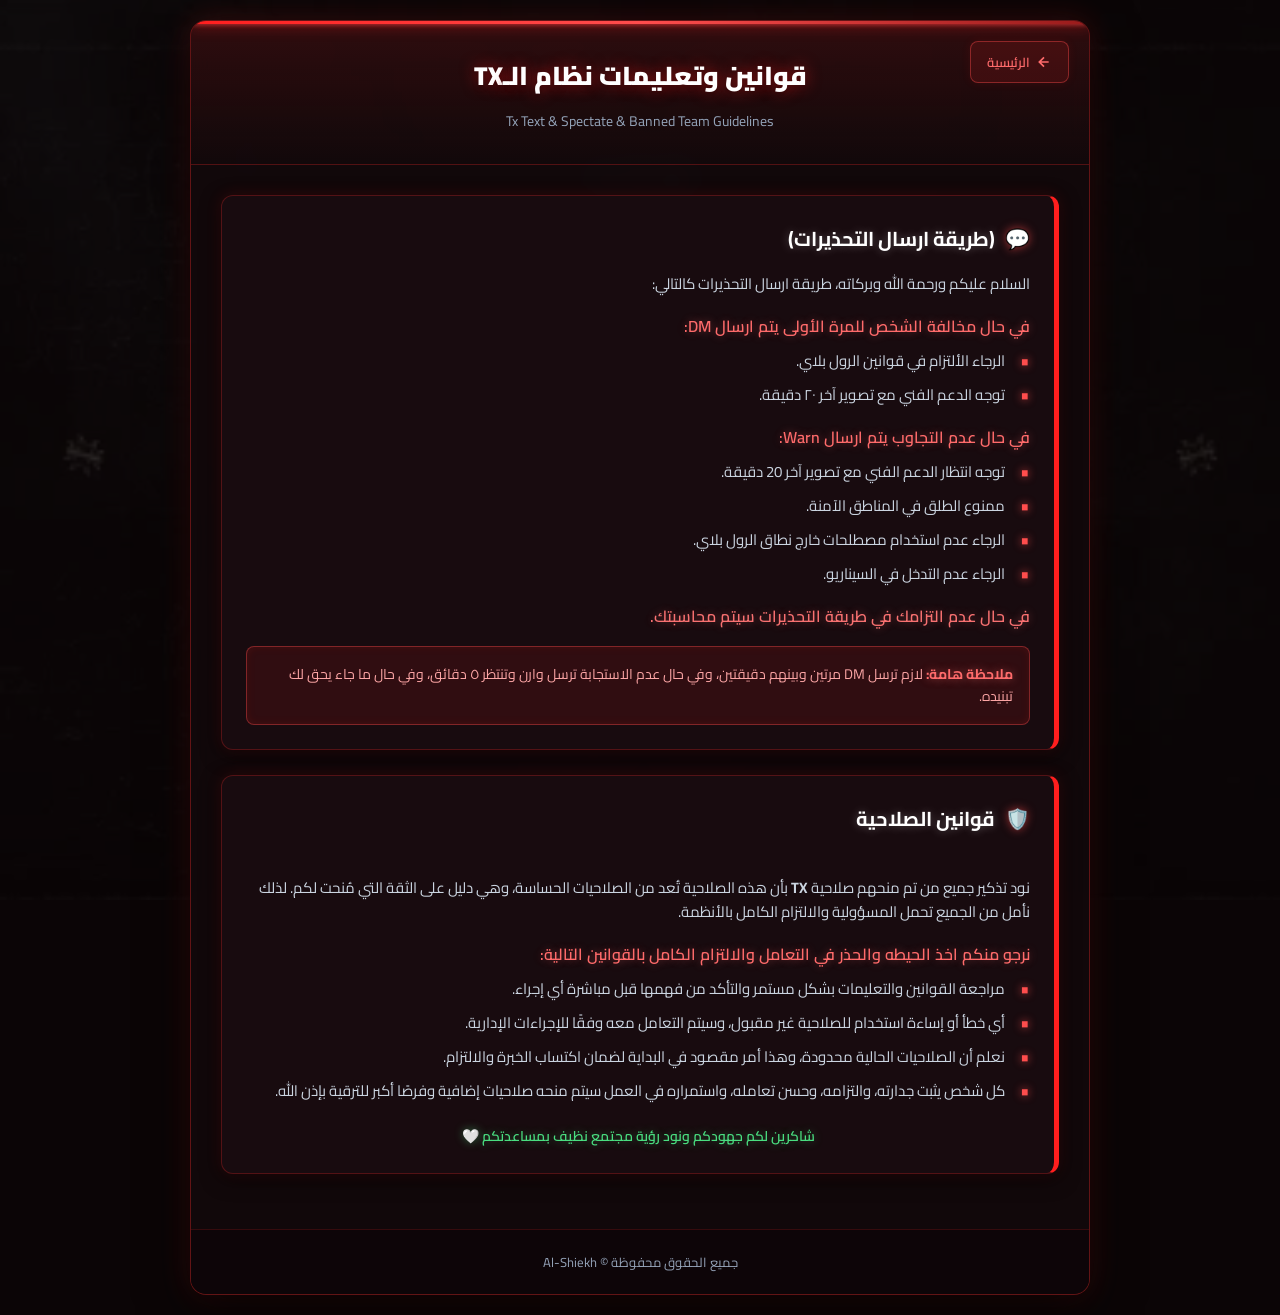
==== TXtext.html @ 3211166b "Add files via upload" ====
<!DOCTYPE html>
<html lang="ar" dir="rtl">
<head>
    <meta charset="UTF-8">
    <meta name="viewport" content="width=device-width, initial-scale=1.0">
    <title>قوانين وتعليمات نظام الـTX</title>
    <link href="https://fonts.googleapis.com/css2?family=Cairo:wght@400;600;700;900&display=swap" rel="stylesheet">
    <style>
        * {
            margin: 0;
            padding: 0;
            box-sizing: border-box;
            font-family: 'Cairo', sans-serif;
        }

        body {
            background-color: #0b0507;
            color: #e2e8f0;
            min-height: 100vh;
            display: flex;
            justify-content: center;
            align-items: center;
            padding: 20px;
            background-image: url('images/a_a9e399490134142c48c7f7e40f0fb3ae.webp');
            background-size: cover;
            background-position: center;
            background-attachment: fixed;
            position: relative;
        }

        /* طبقة عتمة خفيفة فوق الخلفية عشان توضح القراءة */
        body::before {
            content: '';
            position: absolute;
            top: 0;
            left: 0;
            width: 100%;
            height: 100%;
            background: rgba(11, 5, 7, 0.85);
            z-index: 1;
        }

        .container {
            width: 100%;
            max-width: 900px;
            background: rgba(18, 9, 12, 0.9);
            backdrop-filter: blur(12px);
            border-radius: 16px;
            box-shadow: 0 15px 50px rgba(0, 0, 0, 0.8), 0 0 30px rgba(220, 38, 38, 0.25);
            border: 1px solid rgba(220, 38, 38, 0.4);
            overflow: hidden;
            position: relative;
            z-index: 2;
        }

        .container::after {
            content: '';
            position: absolute;
            top: 0;
            left: 0;
            right: 0;
            height: 3px;
            background: linear-gradient(90deg, #ff1e1e, #ff4d4d, #991b1b);
            box-shadow: 0 0 15px #ff1e1e, 0 0 5px #ff4d4d;
        }

        .header {
            background: linear-gradient(180deg, rgba(220, 38, 38, 0.15) 0%, transparent 100%);
            padding: 30px;
            text-align: center;
            border-bottom: 1px solid rgba(220, 38, 38, 0.2);
            position: relative;
        }

        /* زر الرجوع للموقع الأساسي */
        .back-btn {
            position: absolute;
            top: 20px;
            right: 20px;
            background: rgba(220, 38, 38, 0.15);
            border: 1px solid rgba(255, 77, 77, 0.4);
            color: #ff6b6b;
            padding: 8px 16px;
            border-radius: 8px;
            font-size: 13px;
            font-weight: 600;
            text-decoration: none;
            display: inline-flex;
            align-items: center;
            gap: 6px;
            transition: all 0.3s ease;
            box-shadow: 0 0 10px rgba(255, 30, 30, 0.1);
        }

        .back-btn:hover {
            background: rgba(220, 38, 38, 0.3);
            border-color: rgba(255, 77, 77, 0.8);
            color: #ffffff;
            box-shadow: 0 0 15px rgba(255, 77, 77, 0.4);
            transform: translateY(-2px);
        }

        .header h1 {
            font-size: 26px;
            color: #ffffff;
            margin-bottom: 8px;
            font-weight: 900;
            text-shadow: 0 0 15px rgba(255, 30, 30, 0.6), 0 2px 5px rgba(0, 0, 0, 0.5);
        }

        .content {
            padding: 30px;
        }

        .section-box {
            background: rgba(26, 12, 16, 0.95);
            border-radius: 12px;
            padding: 24px;
            margin-bottom: 25px;
            border: 1px solid rgba(220, 38, 38, 0.3);
            border-right: 5px solid #ff1e1e;
            box-shadow: 0 5px 20px rgba(0, 0, 0, 0.5), 0 0 15px rgba(255, 30, 30, 0.15);
            position: relative;
            overflow: hidden;
            transition: all 0.3s ease;
        }

        .section-box:hover {
            box-shadow: 0 8px 25px rgba(0, 0, 0, 0.6), 0 0 25px rgba(255, 30, 30, 0.3);
            border-color: rgba(255, 77, 77, 0.6);
        }

        .section-title {
            font-size: 20px;
            font-weight: 700;
            color: #ffffff;
            margin-bottom: 15px;
            display: flex;
            align-items: center;
            gap: 10px;
            text-shadow: 0 0 10px rgba(255, 255, 255, 0.3);
        }

        .section-title span {
            color: #ff4d4d;
            text-shadow: 0 0 10px rgba(255, 77, 77, 0.6);
        }

        .greeting {
            font-size: 15px;
            color: #cbd5e1;
            margin-bottom: 15px;
            line-height: 1.6;
        }

        .steps-list {
            list-style: none;
            margin-bottom: 15px;
        }

        .steps-list li {
            position: relative;
            padding-right: 25px;
            margin-bottom: 10px;
            font-size: 15px;
            line-height: 1.6;
            color: #cbd5e1;
        }

        .steps-list li::before {
            content: "•";
            position: absolute;
            right: 0;
            color: #ff4d4d;
            font-weight: bold;
            font-size: 22px;
            line-height: 1;
            text-shadow: 0 0 8px rgba(255, 77, 77, 0.8);
        }

        .note-box {
            background: rgba(220, 38, 38, 0.12);
            border: 1px solid rgba(255, 77, 77, 0.4);
            padding: 16px;
            border-radius: 8px;
            color: #fca5a5;
            font-size: 14px;
            line-height: 1.6;
            margin-top: 15px;
            box-shadow: inset 0 0 10px rgba(255, 30, 30, 0.1);
        }

        .note-box strong {
            color: #ff6b6b;
            text-shadow: 0 0 8px rgba(255, 107, 107, 0.5);
        }

        .footer {
            text-align: center;
            padding: 20px;
            background: rgba(13, 6, 8, 0.95);
            color: #94a3b8;
            font-size: 13px;
            border-top: 1px solid rgba(220, 38, 38, 0.2);
        }

        @media (max-width: 768px) {
            .header {
                padding-top: 60px;
            }
            .back-btn {
                top: 10px;
                right: 10px;
                padding: 6px 12px;
                font-size: 12px;
            }
            .content {
                padding: 15px;
            }
            .header h1 {
                font-size: 22px;
            }
        }
    </style>
</head>
<body>

    <div class="container">
        <!-- الهيدر -->
        <div class="header">
            <!-- زر العودة للموقع الأساسي (قم بتغيير index.html برابط موقعك الأساسي) -->
            <a href="index.html" class="back-btn">
                <svg width="16" height="16" viewBox="0 0 24 24" fill="none" stroke="currentColor" stroke-width="2.5">
                    <path d="M19 12H5M12 19l-7-7 7-7"/>
                </svg>
                الرئيسية
            </a>

            <h1>قوانين وتعليمات نظام الـTX</h1>
            <p style="color: #94a3b8; font-size: 14px;">Tx Text & Spectate & Banned Team Guidelines</p>
        </div>

        <div class="content">
            
            <!-- القسم الأول: Tx ・ Text -->
            <div class="section-box">
                <div class="section-title">
                    <span>💬</span> (طريقة ارسال التحذيرات)
                </div>
                <div class="greeting">السلام عليكم ورحمة الله وبركاته، طريقة ارسال التحذيرات كالتالي:</div>
                
                <p style="color: #ff6b6b; font-weight: 600; margin-bottom: 8px; text-shadow: 0 0 8px rgba(255, 107, 107, 0.4);">في حال مخالفة الشخص للمرة الأولى يتم ارسال DM:</p>
                <ul class="steps-list">
                    <li>الرجاء الألتزام في قوانين الرول بلاي.</li>
                    <li>توجه الدعم الفني مع تصوير آخر ٢٠ دقيقة.</li>
                </ul>

                <p style="color: #ff6b6b; font-weight: 600; margin-bottom: 8px; margin-top: 15px; text-shadow: 0 0 8px rgba(255, 107, 107, 0.4);">في حال عدم التجاوب يتم ارسال Warn:</p>
                <ul class="steps-list">
                    <li>توجه انتظار الدعم الفني مع تصوير آخر 20 دقيقة.</li>
                    <li>ممنوع الطلق في المناطق الآمنة.</li>
                    <li>الرجاء عدم استخدام مصطلحات خارج نطاق الرول بلاي.</li>
                    <li>الرجاء عدم التدخل في السيناريو.</li>
                </ul>

                <p style="color: #f87171; font-weight: 600; margin-top: 12px; text-shadow: 0 0 8px rgba(248, 113, 113, 0.4);">في حال عدم التزامك في طريقة التحذيرات سيتم محاسبتك.</p>

                <div class="note-box">
                    <strong>ملاحظة هامة:</strong> لازم ترسل DM مرتين وبينهم دقيقتين، وفي حال عدم الاستجابة ترسل وارن وتنتظر ٥ دقائق، وفي حال ما جاء يحق لك تبنيده.
                </div>
            </div>

            <!-- القسم الثاني -->
            <div class="section-box">
                <div class="section-title">
                    <span>🛡️</span> قوانين الصلاحية
                </div>
                <div class="greeting">
                  <br>
                    نود تذكير جميع من تم منحهم صلاحية <strong>TX</strong> بأن هذه الصلاحية تُعد من الصلاحيات الحساسة، وهي دليل على الثقة التي مُنحت لكم. لذلك نأمل من الجميع تحمل المسؤولية والالتزام الكامل بالأنظمة.
                </div>

                <p style="color: #ff6b6b; font-weight: 600; margin-bottom: 8px; text-shadow: 0 0 8px rgba(255, 107, 107, 0.4);">نرجو منكم اخذ الحيطه والحذر في التعامل والالتزام الكامل بالقوانين التالية:</p>
                <ul class="steps-list">
                    <li>مراجعة القوانين والتعليمات بشكل مستمر والتأكد من فهمها قبل مباشرة أي إجراء.</li>
                    <li>أي خطأ أو إساءة استخدام للصلاحية غير مقبول، وسيتم التعامل معه وفقًا للإجراءات الإدارية.</li>
                    <li>نعلم أن الصلاحيات الحالية محدودة، وهذا أمر مقصود في البداية لضمان اكتساب الخبرة والالتزام.</li>
                    <li>كل شخص يثبت جدارته، والتزامه، وحسن تعامله، واستمراره في العمل سيتم منحه صلاحيات إضافية وفرصًا أكبر للترقية بإذن الله.</li>
                </ul>

                <div style="text-align: center; margin-top: 20px; color: #4ade80; font-weight: 600; font-size: 14px; text-shadow: 0 0 10px rgba(74, 222, 128, 0.4);">
                    شاكرين لكم جهودكم ونود رؤية مجتمع نظيف بمساعدتكم 🤍
                </div>
            </div>

        </div>

        <!-- الفوتر -->
        <div class="footer">
            جميع الحقوق محفوظة &copy; Al-Shiekh
        </div>
    </div>

</body>
</html>
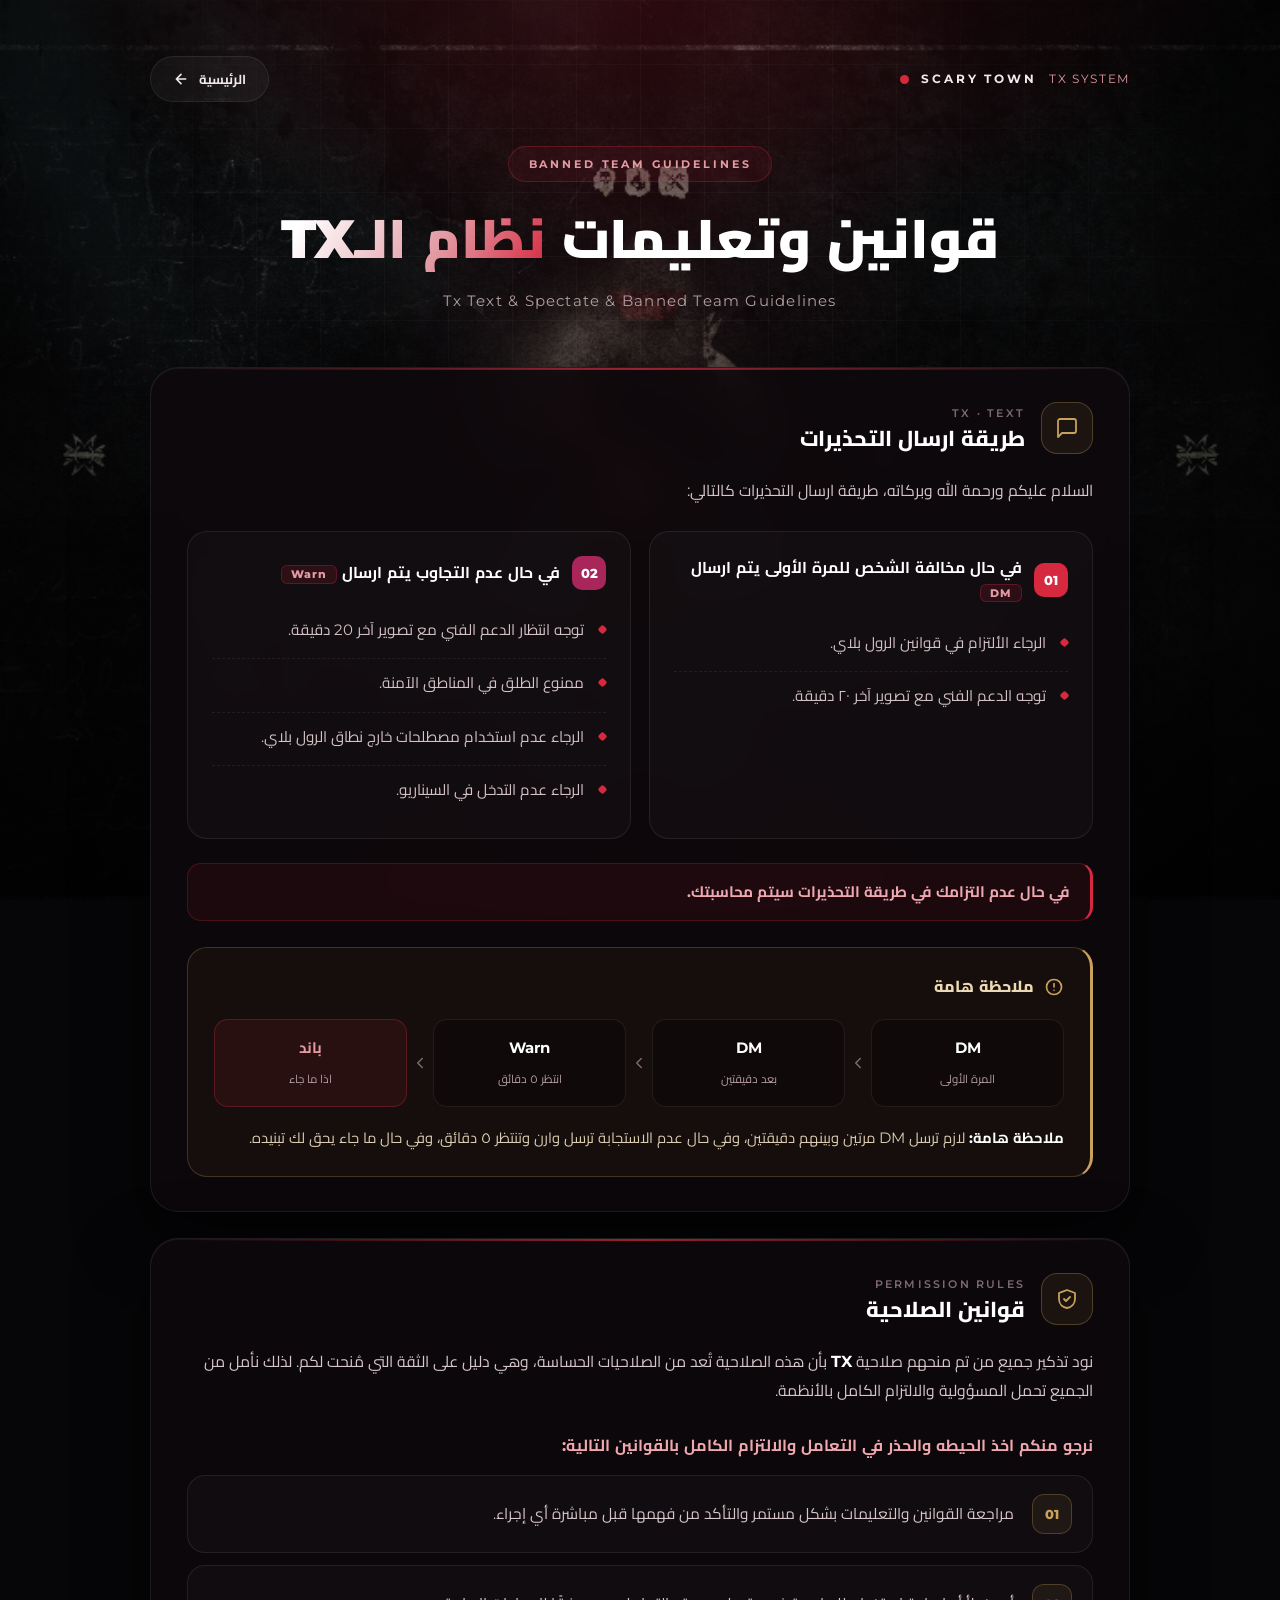
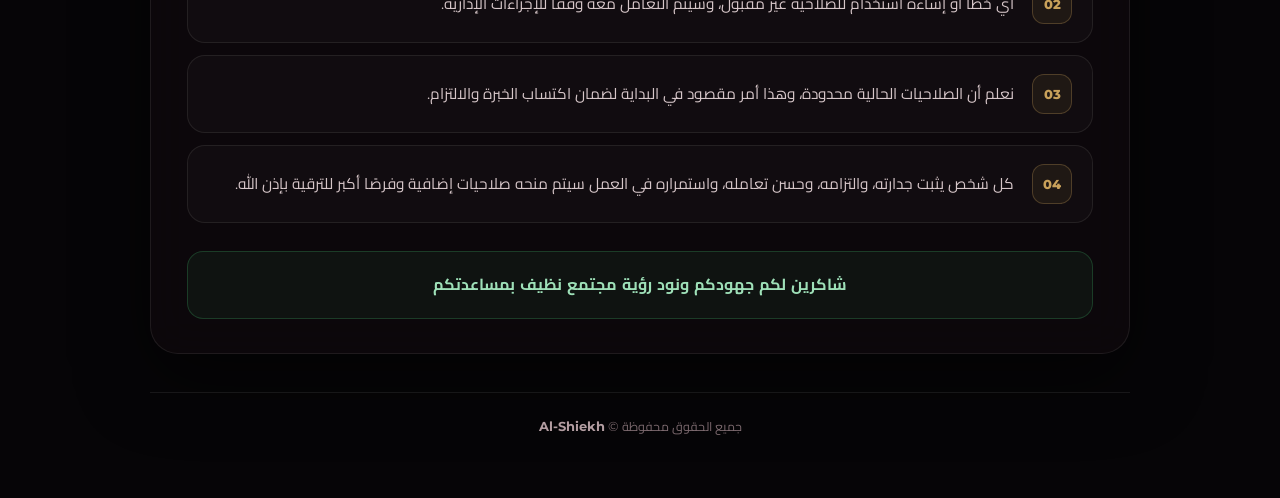
==== commit c8c0790e: "Add files via upload" ====
--- a/TXtext.html
+++ b/TXtext.html
@@ -1,305 +1,247 @@
-<!DOCTYPE html>
-<html lang="ar" dir="rtl">
-<head>
-    <meta charset="UTF-8">
-    <meta name="viewport" content="width=device-width, initial-scale=1.0">
-    <title>قوانين وتعليمات نظام الـTX</title>
-    <link href="https://fonts.googleapis.com/css2?family=Cairo:wght@400;600;700;900&display=swap" rel="stylesheet">
-    <style>
-        * {
-            margin: 0;
-            padding: 0;
-            box-sizing: border-box;
-            font-family: 'Cairo', sans-serif;
-        }
-
-        body {
-            background-color: #0b0507;
-            color: #e2e8f0;
-            min-height: 100vh;
-            display: flex;
-            justify-content: center;
-            align-items: center;
-            padding: 20px;
-            background-image: url('images/a_a9e399490134142c48c7f7e40f0fb3ae.webp');
-            background-size: cover;
-            background-position: center;
-            background-attachment: fixed;
-            position: relative;
-        }
-
-        /* طبقة عتمة خفيفة فوق الخلفية عشان توضح القراءة */
-        body::before {
-            content: '';
-            position: absolute;
-            top: 0;
-            left: 0;
-            width: 100%;
-            height: 100%;
-            background: rgba(11, 5, 7, 0.85);
-            z-index: 1;
-        }
-
-        .container {
-            width: 100%;
-            max-width: 900px;
-            background: rgba(18, 9, 12, 0.9);
-            backdrop-filter: blur(12px);
-            border-radius: 16px;
-            box-shadow: 0 15px 50px rgba(0, 0, 0, 0.8), 0 0 30px rgba(220, 38, 38, 0.25);
-            border: 1px solid rgba(220, 38, 38, 0.4);
-            overflow: hidden;
-            position: relative;
-            z-index: 2;
-        }
-
-        .container::after {
-            content: '';
-            position: absolute;
-            top: 0;
-            left: 0;
-            right: 0;
-            height: 3px;
-            background: linear-gradient(90deg, #ff1e1e, #ff4d4d, #991b1b);
-            box-shadow: 0 0 15px #ff1e1e, 0 0 5px #ff4d4d;
-        }
-
-        .header {
-            background: linear-gradient(180deg, rgba(220, 38, 38, 0.15) 0%, transparent 100%);
-            padding: 30px;
-            text-align: center;
-            border-bottom: 1px solid rgba(220, 38, 38, 0.2);
-            position: relative;
-        }
-
-        /* زر الرجوع للموقع الأساسي */
-        .back-btn {
-            position: absolute;
-            top: 20px;
-            right: 20px;
-            background: rgba(220, 38, 38, 0.15);
-            border: 1px solid rgba(255, 77, 77, 0.4);
-            color: #ff6b6b;
-            padding: 8px 16px;
-            border-radius: 8px;
-            font-size: 13px;
-            font-weight: 600;
-            text-decoration: none;
-            display: inline-flex;
-            align-items: center;
-            gap: 6px;
-            transition: all 0.3s ease;
-            box-shadow: 0 0 10px rgba(255, 30, 30, 0.1);
-        }
-
-        .back-btn:hover {
-            background: rgba(220, 38, 38, 0.3);
-            border-color: rgba(255, 77, 77, 0.8);
-            color: #ffffff;
-            box-shadow: 0 0 15px rgba(255, 77, 77, 0.4);
-            transform: translateY(-2px);
-        }
-
-        .header h1 {
-            font-size: 26px;
-            color: #ffffff;
-            margin-bottom: 8px;
-            font-weight: 900;
-            text-shadow: 0 0 15px rgba(255, 30, 30, 0.6), 0 2px 5px rgba(0, 0, 0, 0.5);
-        }
-
-        .content {
-            padding: 30px;
-        }
-
-        .section-box {
-            background: rgba(26, 12, 16, 0.95);
-            border-radius: 12px;
-            padding: 24px;
-            margin-bottom: 25px;
-            border: 1px solid rgba(220, 38, 38, 0.3);
-            border-right: 5px solid #ff1e1e;
-            box-shadow: 0 5px 20px rgba(0, 0, 0, 0.5), 0 0 15px rgba(255, 30, 30, 0.15);
-            position: relative;
-            overflow: hidden;
-            transition: all 0.3s ease;
-        }
-
-        .section-box:hover {
-            box-shadow: 0 8px 25px rgba(0, 0, 0, 0.6), 0 0 25px rgba(255, 30, 30, 0.3);
-            border-color: rgba(255, 77, 77, 0.6);
-        }
-
-        .section-title {
-            font-size: 20px;
-            font-weight: 700;
-            color: #ffffff;
-            margin-bottom: 15px;
-            display: flex;
-            align-items: center;
-            gap: 10px;
-            text-shadow: 0 0 10px rgba(255, 255, 255, 0.3);
-        }
-
-        .section-title span {
-            color: #ff4d4d;
-            text-shadow: 0 0 10px rgba(255, 77, 77, 0.6);
-        }
-
-        .greeting {
-            font-size: 15px;
-            color: #cbd5e1;
-            margin-bottom: 15px;
-            line-height: 1.6;
-        }
-
-        .steps-list {
-            list-style: none;
-            margin-bottom: 15px;
-        }
-
-        .steps-list li {
-            position: relative;
-            padding-right: 25px;
-            margin-bottom: 10px;
-            font-size: 15px;
-            line-height: 1.6;
-            color: #cbd5e1;
-        }
-
-        .steps-list li::before {
-            content: "•";
-            position: absolute;
-            right: 0;
-            color: #ff4d4d;
-            font-weight: bold;
-            font-size: 22px;
-            line-height: 1;
-            text-shadow: 0 0 8px rgba(255, 77, 77, 0.8);
-        }
-
-        .note-box {
-            background: rgba(220, 38, 38, 0.12);
-            border: 1px solid rgba(255, 77, 77, 0.4);
-            padding: 16px;
-            border-radius: 8px;
-            color: #fca5a5;
-            font-size: 14px;
-            line-height: 1.6;
-            margin-top: 15px;
-            box-shadow: inset 0 0 10px rgba(255, 30, 30, 0.1);
-        }
-
-        .note-box strong {
-            color: #ff6b6b;
-            text-shadow: 0 0 8px rgba(255, 107, 107, 0.5);
-        }
-
-        .footer {
-            text-align: center;
-            padding: 20px;
-            background: rgba(13, 6, 8, 0.95);
-            color: #94a3b8;
-            font-size: 13px;
-            border-top: 1px solid rgba(220, 38, 38, 0.2);
-        }
-
-        @media (max-width: 768px) {
-            .header {
-                padding-top: 60px;
-            }
-            .back-btn {
-                top: 10px;
-                right: 10px;
-                padding: 6px 12px;
-                font-size: 12px;
-            }
-            .content {
-                padding: 15px;
-            }
-            .header h1 {
-                font-size: 22px;
-            }
-        }
-    </style>
-</head>
-<body>
-
-    <div class="container">
-        <!-- الهيدر -->
-        <div class="header">
-            <!-- زر العودة للموقع الأساسي (قم بتغيير index.html برابط موقعك الأساسي) -->
-            <a href="index.html" class="back-btn">
-                <svg width="16" height="16" viewBox="0 0 24 24" fill="none" stroke="currentColor" stroke-width="2.5">
-                    <path d="M19 12H5M12 19l-7-7 7-7"/>
-                </svg>
-                الرئيسية
-            </a>
-
-            <h1>قوانين وتعليمات نظام الـTX</h1>
-            <p style="color: #94a3b8; font-size: 14px;">Tx Text & Spectate & Banned Team Guidelines</p>
-        </div>
-
-        <div class="content">
-            
-            <!-- القسم الأول: Tx ・ Text -->
-            <div class="section-box">
-                <div class="section-title">
-                    <span>💬</span> (طريقة ارسال التحذيرات)
-                </div>
-                <div class="greeting">السلام عليكم ورحمة الله وبركاته، طريقة ارسال التحذيرات كالتالي:</div>
-                
-                <p style="color: #ff6b6b; font-weight: 600; margin-bottom: 8px; text-shadow: 0 0 8px rgba(255, 107, 107, 0.4);">في حال مخالفة الشخص للمرة الأولى يتم ارسال DM:</p>
-                <ul class="steps-list">
-                    <li>الرجاء الألتزام في قوانين الرول بلاي.</li>
-                    <li>توجه الدعم الفني مع تصوير آخر ٢٠ دقيقة.</li>
-                </ul>
-
-                <p style="color: #ff6b6b; font-weight: 600; margin-bottom: 8px; margin-top: 15px; text-shadow: 0 0 8px rgba(255, 107, 107, 0.4);">في حال عدم التجاوب يتم ارسال Warn:</p>
-                <ul class="steps-list">
-                    <li>توجه انتظار الدعم الفني مع تصوير آخر 20 دقيقة.</li>
-                    <li>ممنوع الطلق في المناطق الآمنة.</li>
-                    <li>الرجاء عدم استخدام مصطلحات خارج نطاق الرول بلاي.</li>
-                    <li>الرجاء عدم التدخل في السيناريو.</li>
-                </ul>
-
-                <p style="color: #f87171; font-weight: 600; margin-top: 12px; text-shadow: 0 0 8px rgba(248, 113, 113, 0.4);">في حال عدم التزامك في طريقة التحذيرات سيتم محاسبتك.</p>
-
-                <div class="note-box">
-                    <strong>ملاحظة هامة:</strong> لازم ترسل DM مرتين وبينهم دقيقتين، وفي حال عدم الاستجابة ترسل وارن وتنتظر ٥ دقائق، وفي حال ما جاء يحق لك تبنيده.
-                </div>
-            </div>
-
-            <!-- القسم الثاني -->
-            <div class="section-box">
-                <div class="section-title">
-                    <span>🛡️</span> قوانين الصلاحية
-                </div>
-                <div class="greeting">
-                  <br>
-                    نود تذكير جميع من تم منحهم صلاحية <strong>TX</strong> بأن هذه الصلاحية تُعد من الصلاحيات الحساسة، وهي دليل على الثقة التي مُنحت لكم. لذلك نأمل من الجميع تحمل المسؤولية والالتزام الكامل بالأنظمة.
-                </div>
-
-                <p style="color: #ff6b6b; font-weight: 600; margin-bottom: 8px; text-shadow: 0 0 8px rgba(255, 107, 107, 0.4);">نرجو منكم اخذ الحيطه والحذر في التعامل والالتزام الكامل بالقوانين التالية:</p>
-                <ul class="steps-list">
-                    <li>مراجعة القوانين والتعليمات بشكل مستمر والتأكد من فهمها قبل مباشرة أي إجراء.</li>
-                    <li>أي خطأ أو إساءة استخدام للصلاحية غير مقبول، وسيتم التعامل معه وفقًا للإجراءات الإدارية.</li>
-                    <li>نعلم أن الصلاحيات الحالية محدودة، وهذا أمر مقصود في البداية لضمان اكتساب الخبرة والالتزام.</li>
-                    <li>كل شخص يثبت جدارته، والتزامه، وحسن تعامله، واستمراره في العمل سيتم منحه صلاحيات إضافية وفرصًا أكبر للترقية بإذن الله.</li>
-                </ul>
-
-                <div style="text-align: center; margin-top: 20px; color: #4ade80; font-weight: 600; font-size: 14px; text-shadow: 0 0 10px rgba(74, 222, 128, 0.4);">
-                    شاكرين لكم جهودكم ونود رؤية مجتمع نظيف بمساعدتكم 🤍
-                </div>
-            </div>
-
-        </div>
-
-        <!-- الفوتر -->
-        <div class="footer">
-            جميع الحقوق محفوظة &copy; Al-Shiekh
-        </div>
-    </div>
-
-</body>
-</html>+<!DOCTYPE html>
+<html lang="ar" dir="rtl">
+<head>
+<meta charset="UTF-8">
+<meta name="viewport" content="width=device-width, initial-scale=1.0">
+<meta name="theme-color" content="#060507">
+<title>قوانين وتعليمات نظام الـTX</title>
+<link rel="preconnect" href="https://fonts.googleapis.com">
+<link rel="preconnect" href="https://fonts.gstatic.com" crossorigin>
+<link href="https://fonts.googleapis.com/css2?family=Cairo:wght@400;600;700;800;900&family=Montserrat:wght@400;500;600;700;800&display=swap" rel="stylesheet">
+<link rel="stylesheet" href="bg.css">
+<style>
+  *, *::before, *::after { margin: 0; padding: 0; box-sizing: border-box; }
+  :root {
+    --text: #f4e9ea; --muted: #b39da1; --dim: #7d6a6f;
+    --red: #d6283f; --red-soft: #e29aa3; --gold: #c9a15a;
+    --line: rgba(255,255,255,.08); --line-red: rgba(214,40,63,.3);
+    --ease: cubic-bezier(.16, 1, .3, 1);
+  }
+  html { scroll-behavior: smooth; }
+  body {
+    font-family: 'Montserrat', 'Cairo', system-ui, sans-serif;
+    color: var(--text); background: #060507;
+    min-height: 100vh; line-height: 1.85;
+    padding: 56px 20px 60px;
+    -webkit-font-smoothing: antialiased;
+  }
+  ::selection { background: rgba(214,40,63,.45); color: #fff; }
+  ::-webkit-scrollbar { width: 10px; }
+  ::-webkit-scrollbar-track { background: #07030a; }
+  ::-webkit-scrollbar-thumb { background: #2a0710; border-radius: 10px; border: 2px solid #07030a; }
+
+  .wrap { position: relative; z-index: 2; width: 100%; max-width: 980px; margin: 0 auto; }
+
+  /* حركة دخول خفيفة (CSS فقط) */
+  .rise { opacity: 0; transform: translateY(26px); animation: rise .9s var(--ease) forwards; }
+  .d1 { animation-delay: .08s; } .d2 { animation-delay: .18s; } .d3 { animation-delay: .28s; } .d4 { animation-delay: .38s; }
+  @keyframes rise { to { opacity: 1; transform: none; } }
+
+  /* ═══ الهيدر ═══ */
+  .top { display: flex; justify-content: space-between; align-items: center; gap: 16px; margin-bottom: 44px; }
+  .brand { font-size: 12px; font-weight: 700; letter-spacing: .24em; text-transform: uppercase; direction: ltr; display: flex; align-items: center; gap: 12px; }
+  .brand::before { content: ""; width: 9px; height: 9px; border-radius: 50%; background: var(--red); animation: blink 2.4s ease-in-out infinite; }
+  .brand span { color: var(--red-soft); font-weight: 400; letter-spacing: .14em; }
+  @keyframes blink { 50% { opacity: .35; } }
+  .back-btn {
+    display: inline-flex; align-items: center; gap: 10px; padding: 10px 22px; border-radius: 100px;
+    font-size: 13px; font-weight: 700; color: var(--text); text-decoration: none;
+    background: rgba(255,255,255,.04); border: 1px solid var(--line);
+    -webkit-backdrop-filter: blur(12px); backdrop-filter: blur(12px);
+    transition: all .45s var(--ease);
+  }
+  .back-btn svg { transition: transform .45s var(--ease); }
+  .back-btn:hover { border-color: var(--red); background: rgba(214,40,63,.16); transform: translateY(-2px); }
+  .back-btn:hover svg { transform: translateX(4px); }
+
+  .hero { text-align: center; margin-bottom: 52px; }
+  .tag {
+    display: inline-block; padding: 7px 20px; margin-bottom: 22px; border-radius: 100px;
+    font-size: 11px; font-weight: 700; letter-spacing: .26em; text-transform: uppercase; direction: ltr;
+    color: var(--red-soft); border: 1px solid var(--line-red); background: rgba(214,40,63,.08);
+  }
+  .hero h1 { font-size: clamp(2rem, 5.5vw, 3.4rem); font-weight: 900; line-height: 1.3; color: #fff; }
+  .hero h1 b { font-weight: 900; background: linear-gradient(120deg, #fff 10%, var(--red-soft) 60%, var(--red)); -webkit-background-clip: text; background-clip: text; -webkit-text-fill-color: transparent; }
+  .hero p { margin-top: 12px; color: var(--muted); font-size: .95rem; letter-spacing: .08em; direction: ltr; }
+
+  /* ═══ الأقسام ═══ */
+  .panel {
+    position: relative; margin-bottom: 26px; padding: 34px 36px; border-radius: 28px;
+    background: rgba(14, 9, 12, .86); border: 1px solid var(--line);
+    -webkit-backdrop-filter: blur(20px); backdrop-filter: blur(20px);
+    box-shadow: 0 24px 70px rgba(0,0,0,.5), inset 0 1px 0 rgba(255,255,255,.05);
+  }
+  .panel::before { content: ""; position: absolute; top: 0; right: 36px; left: 36px; height: 2px; border-radius: 2px; background: linear-gradient(90deg, transparent, var(--red), transparent); opacity: .7; }
+  .panel-head { display: flex; align-items: center; gap: 16px; margin-bottom: 22px; }
+  .icon-box { flex: none; width: 52px; height: 52px; border-radius: 16px; display: grid; place-items: center; color: var(--gold); background: rgba(201,161,90,.08); border: 1px solid rgba(201,161,90,.3); }
+  .panel-head h2 { font-size: 1.35rem; font-weight: 800; color: #fff; line-height: 1.4; }
+  .panel-head small { display: block; font-size: 11px; font-weight: 600; letter-spacing: .2em; color: var(--dim); text-transform: uppercase; direction: ltr; text-align: right; }
+
+  .greeting { color: #d6c6c9; font-size: .98rem; margin-bottom: 26px; }
+  .greeting strong { color: #fff; }
+
+  /* مراحل التحذير */
+  .stages { display: grid; grid-template-columns: 1fr 1fr; gap: 18px; }
+  .stage { padding: 24px 24px 20px; border-radius: 20px; background: rgba(255,255,255,.025); border: 1px solid var(--line); transition: border-color .4s, transform .5s var(--ease); }
+  .stage:hover { border-color: var(--line-red); transform: translateY(-3px); }
+  .stage-top { display: flex; align-items: center; gap: 12px; margin-bottom: 16px; }
+  .stage-num { flex: none; width: 34px; height: 34px; border-radius: 10px; display: grid; place-items: center; font-size: 13px; font-weight: 800; color: #fff; background: var(--red); }
+  .stage:nth-child(2) .stage-num { background: #a8265a; }
+  .stage-label { font-size: .98rem; font-weight: 700; color: #fff; line-height: 1.5; }
+  .stage-label em { display: inline-block; margin-inline-start: 6px; padding: 0 9px; font-style: normal; font-size: 11px; font-weight: 800; letter-spacing: .1em; border-radius: 6px; color: var(--red-soft); background: rgba(214,40,63,.14); border: 1px solid var(--line-red); direction: ltr; }
+
+  .list { list-style: none; }
+  .list li { position: relative; padding: 10px 16px 10px 0; padding-inline-start: 22px; margin-bottom: 4px; font-size: .95rem; color: #d3c1c4; border-top: 1px dashed rgba(255,255,255,.07); }
+  .list li:first-child { border-top: 0; }
+  .list li::before { content: ""; position: absolute; top: 20px; inset-inline-start: 0; width: 7px; height: 7px; border-radius: 2px; transform: rotate(45deg); background: var(--red); }
+
+  .warning-line { margin-top: 24px; padding: 14px 20px; border-radius: 14px; font-weight: 700; font-size: .95rem; color: #f0a8b0; background: rgba(214,40,63,.08); border: 1px solid rgba(214,40,63,.25); border-inline-start: 3px solid var(--red); }
+
+  /* خط زمني للملاحظة */
+  .note { margin-top: 26px; padding: 24px 26px; border-radius: 20px; background: rgba(201,161,90,.05); border: 1px solid rgba(201,161,90,.25); border-inline-start: 3px solid var(--gold); }
+  .note-title { display: flex; align-items: center; gap: 10px; margin-bottom: 18px; font-weight: 800; color: #ecd9b4; }
+  .note-title svg { color: var(--gold); }
+  .flow { display: flex; align-items: stretch; gap: 0; margin-bottom: 18px; }
+  .flow-step { flex: 1; position: relative; padding: 14px 10px; text-align: center; border-radius: 14px; background: rgba(0,0,0,.28); border: 1px solid var(--line); }
+  .flow-step b { display: block; font-size: .95rem; color: #fff; }
+  .flow-step span { font-size: 11.5px; color: var(--muted); }
+  .flow-step.end { border-color: var(--line-red); background: rgba(214,40,63,.1); }
+  .flow-step.end b { color: var(--red-soft); }
+  .flow-arrow { flex: none; display: grid; place-items: center; width: 26px; color: var(--dim); }
+  .note p { font-size: .92rem; color: #dccdb2; }
+  .note p strong { color: #fff; }
+
+  /* قوانين الصلاحية */
+  .rules { display: grid; gap: 12px; counter-reset: r; margin-top: 8px; }
+  .rule { counter-increment: r; display: flex; gap: 18px; align-items: flex-start; padding: 18px 20px; border-radius: 18px; background: rgba(255,255,255,.025); border: 1px solid var(--line); transition: border-color .4s, background .4s; }
+  .rule:hover { border-color: var(--line-red); background: rgba(214,40,63,.05); }
+  .rule::before { content: "0" counter(r); flex: none; width: 40px; height: 40px; border-radius: 12px; display: grid; place-items: center; font-size: 13px; font-weight: 800; color: var(--gold); background: rgba(201,161,90,.08); border: 1px solid rgba(201,161,90,.28); font-family: 'Montserrat', sans-serif; }
+  .rule p { font-size: .96rem; color: #d6c6c9; padding-top: 6px; }
+  .lead-in { margin-top: 24px; margin-bottom: 14px; font-weight: 700; color: #f0a8b0; }
+  .thanks { margin-top: 28px; padding: 18px; text-align: center; border-radius: 16px; font-weight: 700; color: #9ee0b8; background: rgba(74,222,128,.06); border: 1px solid rgba(74,222,128,.2); }
+
+  .footer { margin-top: 38px; padding-top: 22px; text-align: center; font-size: 12.5px; color: var(--dim); border-top: 1px solid var(--line); }
+  .footer b { color: var(--muted); }
+
+  @media (max-width: 760px) {
+    body { padding: 28px 14px 40px; }
+    .panel { padding: 26px 20px; border-radius: 22px; }
+    .panel::before { right: 20px; left: 20px; }
+    .stages { grid-template-columns: 1fr; }
+    .flow { flex-direction: column; }
+    .flow-arrow { width: auto; height: 26px; transform: rotate(-90deg); }
+    .brand span { display: none; }
+  }
+</style>
+</head>
+<body>
+
+<div class="wrap">
+
+  <div class="top rise">
+    <div class="brand">Scary Town<span>TX System</span></div>
+    <a href="index.html" class="back-btn">
+      الرئيسية
+      <svg width="16" height="16" viewBox="0 0 24 24" fill="none" stroke="currentColor" stroke-width="2.4" stroke-linecap="round" stroke-linejoin="round"><path d="M19 12H5M12 19l-7-7 7-7"/></svg>
+    </a>
+  </div>
+
+  <header class="hero rise d1">
+    <span class="tag">Banned Team Guidelines</span>
+    <h1>قوانين وتعليمات <b>نظام الـTX</b></h1>
+    <p>Tx Text &amp; Spectate &amp; Banned Team Guidelines</p>
+  </header>
+
+  <!-- القسم الأول -->
+  <section class="panel rise d2">
+    <div class="panel-head">
+      <div class="icon-box">
+        <svg width="24" height="24" viewBox="0 0 24 24" fill="none" stroke="currentColor" stroke-width="1.8" stroke-linecap="round" stroke-linejoin="round"><path d="M21 15a2 2 0 01-2 2H7l-4 4V5a2 2 0 012-2h14a2 2 0 012 2z"/></svg>
+      </div>
+      <div>
+        <small>Tx · Text</small>
+        <h2>طريقة ارسال التحذيرات</h2>
+      </div>
+    </div>
+
+    <p class="greeting">السلام عليكم ورحمة الله وبركاته، طريقة ارسال التحذيرات كالتالي:</p>
+
+    <div class="stages">
+      <div class="stage">
+        <div class="stage-top">
+          <span class="stage-num">01</span>
+          <span class="stage-label">في حال مخالفة الشخص للمرة الأولى يتم ارسال <em>DM</em></span>
+        </div>
+        <ul class="list">
+          <li>الرجاء الألتزام في قوانين الرول بلاي.</li>
+          <li>توجه الدعم الفني مع تصوير آخر ٢٠ دقيقة.</li>
+        </ul>
+      </div>
+
+      <div class="stage">
+        <div class="stage-top">
+          <span class="stage-num">02</span>
+          <span class="stage-label">في حال عدم التجاوب يتم ارسال <em>Warn</em></span>
+        </div>
+        <ul class="list">
+          <li>توجه انتظار الدعم الفني مع تصوير آخر 20 دقيقة.</li>
+          <li>ممنوع الطلق في المناطق الآمنة.</li>
+          <li>الرجاء عدم استخدام مصطلحات خارج نطاق الرول بلاي.</li>
+          <li>الرجاء عدم التدخل في السيناريو.</li>
+        </ul>
+      </div>
+    </div>
+
+    <div class="warning-line">في حال عدم التزامك في طريقة التحذيرات سيتم محاسبتك.</div>
+
+    <div class="note">
+      <div class="note-title">
+        <svg width="20" height="20" viewBox="0 0 24 24" fill="none" stroke="currentColor" stroke-width="2" stroke-linecap="round" stroke-linejoin="round"><circle cx="12" cy="12" r="9"/><path d="M12 8v4m0 4h.01"/></svg>
+        ملاحظة هامة
+      </div>
+      <div class="flow">
+        <div class="flow-step"><b>DM</b><span>المرة الأولى</span></div>
+        <div class="flow-arrow"><svg width="18" height="18" viewBox="0 0 24 24" fill="none" stroke="currentColor" stroke-width="2" stroke-linecap="round" stroke-linejoin="round"><path d="M15 6l-6 6 6 6"/></svg></div>
+        <div class="flow-step"><b>DM</b><span>بعد دقيقتين</span></div>
+        <div class="flow-arrow"><svg width="18" height="18" viewBox="0 0 24 24" fill="none" stroke="currentColor" stroke-width="2" stroke-linecap="round" stroke-linejoin="round"><path d="M15 6l-6 6 6 6"/></svg></div>
+        <div class="flow-step"><b>Warn</b><span>انتظر ٥ دقائق</span></div>
+        <div class="flow-arrow"><svg width="18" height="18" viewBox="0 0 24 24" fill="none" stroke="currentColor" stroke-width="2" stroke-linecap="round" stroke-linejoin="round"><path d="M15 6l-6 6 6 6"/></svg></div>
+        <div class="flow-step end"><b>باند</b><span>اذا ما جاء</span></div>
+      </div>
+      <p><strong>ملاحظة هامة:</strong> لازم ترسل DM مرتين وبينهم دقيقتين، وفي حال عدم الاستجابة ترسل وارن وتنتظر ٥ دقائق، وفي حال ما جاء يحق لك تبنيده.</p>
+    </div>
+  </section>
+
+  <!-- القسم الثاني -->
+  <section class="panel rise d3">
+    <div class="panel-head">
+      <div class="icon-box">
+        <svg width="24" height="24" viewBox="0 0 24 24" fill="none" stroke="currentColor" stroke-width="1.8" stroke-linecap="round" stroke-linejoin="round"><path d="M12 3l8 3v6c0 4.5-3.2 8.2-8 9-4.8-.8-8-4.5-8-9V6l8-3z"/><path d="M9 12l2 2 4-4"/></svg>
+      </div>
+      <div>
+        <small>Permission Rules</small>
+        <h2>قوانين الصلاحية</h2>
+      </div>
+    </div>
+
+    <p class="greeting">نود تذكير جميع من تم منحهم صلاحية <strong>TX</strong> بأن هذه الصلاحية تُعد من الصلاحيات الحساسة، وهي دليل على الثقة التي مُنحت لكم. لذلك نأمل من الجميع تحمل المسؤولية والالتزام الكامل بالأنظمة.</p>
+
+    <p class="lead-in" style="margin-top:0">نرجو منكم اخذ الحيطه والحذر في التعامل والالتزام الكامل بالقوانين التالية:</p>
+
+    <div class="rules">
+      <div class="rule"><p>مراجعة القوانين والتعليمات بشكل مستمر والتأكد من فهمها قبل مباشرة أي إجراء.</p></div>
+      <div class="rule"><p>أي خطأ أو إساءة استخدام للصلاحية غير مقبول، وسيتم التعامل معه وفقًا للإجراءات الإدارية.</p></div>
+      <div class="rule"><p>نعلم أن الصلاحيات الحالية محدودة، وهذا أمر مقصود في البداية لضمان اكتساب الخبرة والالتزام.</p></div>
+      <div class="rule"><p>كل شخص يثبت جدارته، والتزامه، وحسن تعامله، واستمراره في العمل سيتم منحه صلاحيات إضافية وفرصًا أكبر للترقية بإذن الله.</p></div>
+    </div>
+
+    <div class="thanks">شاكرين لكم جهودكم ونود رؤية مجتمع نظيف بمساعدتكم</div>
+  </section>
+
+  <footer class="footer rise d4">جميع الحقوق محفوظة &copy; <b>Al-Shiekh</b></footer>
+
+</div>
+
+<script src="bg.js"></script>
+</body>
+</html>
--- a/bg.css
+++ b/bg.css
@@ -0,0 +1,40 @@
+/* ═══ Scary Town — Background (shared) ═══
+   خلفية داكنة هادئة: توهج علوي خافت + شبكة دقيقة + فينييت */
+html, body { background: #060507; }
+
+.bg {
+  position: fixed; inset: 0; z-index: 0; overflow: hidden; pointer-events: none;
+  --mx: 50vw; --my: 25vh;
+  background: #060507;
+}
+.bg-glow {
+  position: absolute; inset: 0;
+  background:
+    radial-gradient(70% 50% at 50% -8%, rgba(150, 22, 38, .30), transparent 72%),
+    radial-gradient(60% 40% at 50% 112%, rgba(150, 22, 38, .12), transparent 70%);
+}
+.bg-grid {
+  position: absolute; inset: 0;
+  background-image:
+    linear-gradient(rgba(255,255,255,.04) 1px, transparent 1px),
+    linear-gradient(90deg, rgba(255,255,255,.04) 1px, transparent 1px);
+  background-size: 64px 64px;
+  -webkit-mask-image: radial-gradient(ellipse 85% 70% at 50% 25%, #000 0%, transparent 78%);
+          mask-image: radial-gradient(ellipse 85% 70% at 50% 25%, #000 0%, transparent 78%);
+}
+.bg-spot {
+  position: absolute; inset: 0;
+  background: radial-gradient(480px circle at var(--mx) var(--my), rgba(214,40,63,.07), transparent 65%);
+}
+.bg-vignette {
+  position: absolute; inset: 0;
+  background: radial-gradient(ellipse at 50% 40%, transparent 45%, rgba(0,0,0,.65) 100%);
+}
+
+/* ═══ خلفية GIF: حط الملف في images/1f8z01n.gif ═══ */
+.bg-media {
+  position: absolute; inset: 0;
+  background:
+    linear-gradient(rgba(6,5,7,.50), rgba(6,5,7,.78)),
+    url("images/1f8z01n.gif") center / cover no-repeat;
+}
